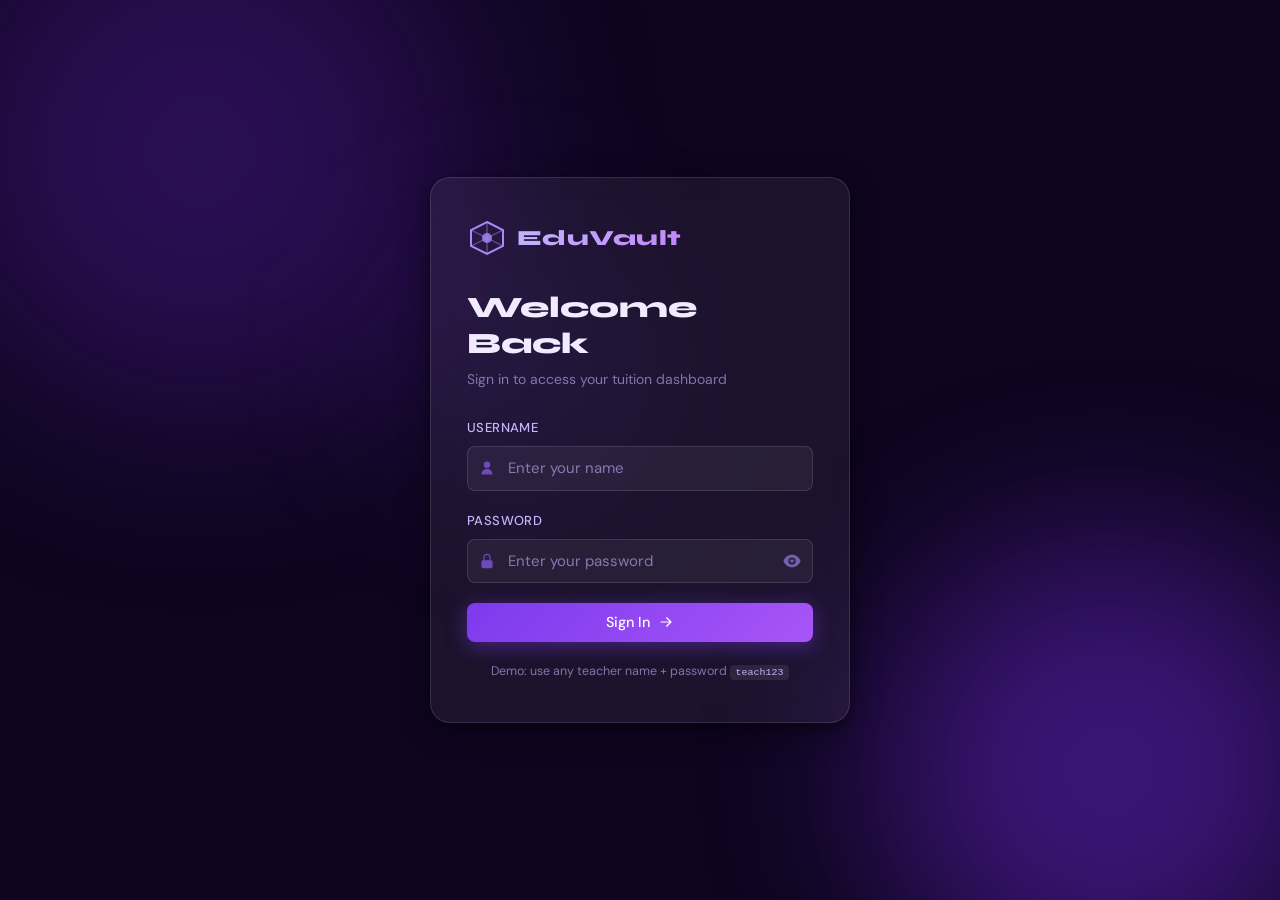
==== dashboard.html @ 290a587e "Add files via upload" ====
<!DOCTYPE html>
<html lang="en">
<head>
  <meta charset="UTF-8" />
  <meta name="viewport" content="width=device-width, initial-scale=1.0" />
  <title>EduVault — Dashboard</title>
  <link rel="preconnect" href="https://fonts.googleapis.com" />
  <link rel="preconnect" href="https://fonts.gstatic.com" crossorigin />
  <link href="https://fonts.googleapis.com/css2?family=Syne:wght@400;600;700;800&family=DM+Sans:ital,opsz,wght@0,9..40,300;0,9..40,400;0,9..40,500;1,9..40,300&display=swap" rel="stylesheet" />
  <link rel="stylesheet" href="styles.css" />
  <style>
    .dashboard-welcome { max-width: 600px; margin: 3rem auto; text-align: center; padding: 2rem; }
    .dashboard-welcome h2 { font-size: 2rem; margin-bottom: 0.5rem; }
    .dashboard-welcome p { color: var(--text-muted); margin-bottom: 2rem; }
    .nav-cards { display: grid; grid-template-columns: repeat(auto-fit, minmax(200px, 1fr)); gap: 1rem; margin-top: 2rem; }
    .nav-card { display: flex; flex-direction: column; align-items: center; gap: 12px; padding: 1.5rem 1rem; border-radius: var(--radius-lg); border: 1px solid var(--glass-border); background: var(--glass-bg); backdrop-filter: var(--glass-blur); transition: var(--transition); text-decoration: none; color: var(--text-primary); }
    .nav-card:hover { background: var(--glass-bg-hover); border-color: var(--glass-border-accent); transform: translateY(-2px); }
    .nav-card-icon { width: 48px; height: 48px; border-radius: var(--radius-md); background: var(--glass-bg-active); display: flex; align-items: center; justify-content: center; color: var(--purple-300); }
    .nav-card-icon svg { width: 26px; height: 26px; }
    .nav-card-label { font-weight: 600; font-size: 0.95rem; }
  </style>
</head>
<body>
  <div class="bg-orbs" aria-hidden="true">
    <div class="orb orb-1"></div>
    <div class="orb orb-2"></div>
    <div class="orb orb-3"></div>
  </div>

  <div class="dashboard-layout" id="dashboard-layout"></div>

  <div id="toast" class="toast" role="alert" aria-live="polite" hidden>
    <span id="toast-icon">✓</span>
    <span id="toast-msg"></span>
  </div>

  <script src="script.js"></script>
  <script src="_sidebar_helper.js"></script>
  <script>
    document.addEventListener('DOMContentLoaded', () => {
      const user = initPage('dashboard', 'Dashboard');
      if (!user) return;

      const contentArea = $('#content-area');
      contentArea.innerHTML = `
        <div class="dashboard-welcome">
          <h2>Welcome, ${escapeHtml(user.display)} 👋</h2>
          <p>Select a section to get started</p>
          <div class="nav-cards">
            <a href="attendance.html" class="nav-card">
              <div class="nav-card-icon">
                <svg viewBox="0 0 24 24" fill="none" stroke="currentColor" stroke-width="2"><rect x="3" y="4" width="18" height="18" rx="2"/><path d="M16 2v4M8 2v4M3 10h18"/><path d="M8 14h.01M12 14h.01M16 14h.01M8 18h.01M12 18h.01"/></svg>
              </div>
              <span class="nav-card-label">Attendance</span>
            </a>
            <a href="session.html" class="nav-card">
              <div class="nav-card-icon">
                <svg viewBox="0 0 24 24" fill="none" stroke="currentColor" stroke-width="2"><circle cx="12" cy="12" r="10"/><polyline points="12,6 12,12 16,14"/></svg>
              </div>
              <span class="nav-card-label">Session Handled</span>
            </a>
            <a href="timetable.html" class="nav-card">
              <div class="nav-card-icon">
                <svg viewBox="0 0 24 24" fill="none" stroke="currentColor" stroke-width="2"><path d="M8 6h13M8 12h13M8 18h13M3 6h.01M3 12h.01M3 18h.01"/></svg>
              </div>
              <span class="nav-card-label">Timetable</span>
            </a>
            <a href="marks.html" class="nav-card">
              <div class="nav-card-icon">
                <svg viewBox="0 0 24 24" fill="none" stroke="currentColor" stroke-width="2"><path d="M9 11l3 3L22 4"/><path d="M21 12v7a2 2 0 01-2 2H5a2 2 0 01-2-2V5a2 2 0 012-2h11"/></svg>
              </div>
              <span class="nav-card-label">Marks</span>
            </a>
            ${user.role === 'admin' ? `
            <a href="students.html" class="nav-card">
              <div class="nav-card-icon">
                <svg viewBox="0 0 24 24" fill="none" stroke="currentColor" stroke-width="2"><path d="M17 21v-2a4 4 0 00-4-4H5a4 4 0 00-4 4v2"/><circle cx="9" cy="7" r="4"/><path d="M23 21v-2a4 4 0 00-3-3.87M16 3.13a4 4 0 010 7.75"/></svg>
              </div>
              <span class="nav-card-label">Students</span>
            </a>` : ''}
          </div>
        </div>`;
    });
  </script>
</body>
</html>
---- styles.css ----
/* ══════════════════════════════════════════════════════════════
   EDUVAULT — TUITION MANAGEMENT SYSTEM
   Premium Purple Glassmorphism Theme
   Font: Syne (headings) + DM Sans (body)
═══════════════════════════════════════════════════════════════ */

/* ── CSS CUSTOM PROPERTIES ──────────────────────────────────── */
:root {
  --purple-950: #0f0520;
  --purple-900: #1a0a35;
  --purple-800: #2d1058;
  --purple-700: #4c1d95;
  --purple-600: #6d28d9;
  --purple-500: #7c3aed;
  --purple-400: #8b5cf6;
  --purple-300: #a78bfa;
  --purple-200: #c4b5fd;
  --purple-100: #ede9fe;
  --purple-50:  #f5f3ff;
  --violet-400: #a855f7;
  --violet-300: #c084fc;
  --indigo-400: #818cf8;
  --pink-400:   #f472b6;
  --rose-400:   #fb7185;
  --glass-bg:          rgba(255, 255, 255, 0.06);
  --glass-bg-hover:    rgba(255, 255, 255, 0.10);
  --glass-bg-active:   rgba(139, 92, 246, 0.20);
  --glass-border:      rgba(255, 255, 255, 0.12);
  --glass-border-accent: rgba(167, 139, 250, 0.35);
  --glass-shadow:      0 8px 32px rgba(0, 0, 0, 0.45), 0 2px 8px rgba(0,0,0,0.3);
  --glass-shadow-sm:   0 4px 16px rgba(0, 0, 0, 0.3);
  --glass-blur:        blur(18px);
  --glass-blur-sm:     blur(10px);
  --text-primary:   #f0ebff;
  --text-secondary: #c4b5fd;
  --text-muted:     rgba(196, 181, 253, 0.6);
  --text-inverse:   #1a0a35;
  --btn-primary-from: #7c3aed;
  --btn-primary-to:   #a855f7;
  --btn-primary-hover-from: #6d28d9;
  --btn-primary-hover-to:   #9333ea;
  --success:   #34d399;
  --warning:   #fbbf24;
  --danger:    #f87171;
  --info:      #60a5fa;
  --sidebar-width: 260px;
  --topbar-height: 64px;
  --radius-sm:  8px;
  --radius-md: 14px;
  --radius-lg: 20px;
  --radius-xl: 28px;
  --transition: all 0.25s cubic-bezier(0.4, 0, 0.2, 1);
  --transition-slow: all 0.45s cubic-bezier(0.4, 0, 0.2, 1);
}

*, *::before, *::after { box-sizing: border-box; margin: 0; padding: 0; }
html { scroll-behavior: smooth; font-size: 16px; }
body {
  font-family: 'DM Sans', -apple-system, sans-serif;
  font-size: 0.9375rem;
  line-height: 1.6;
  color: var(--text-primary);
  background: var(--purple-950);
  min-height: 100dvh;
  overflow-x: hidden;
  -webkit-font-smoothing: antialiased;
}
h1, h2, h3, h4, h5 { font-family: 'Syne', sans-serif; font-weight: 700; line-height: 1.2; }
ul { list-style: none; }
button { cursor: pointer; font-family: inherit; }
input, select, textarea { font-family: inherit; }
a { color: inherit; text-decoration: none; }
svg { display: block; }
code {
  font-family: 'Courier New', monospace;
  font-size: 0.8em;
  background: rgba(255,255,255,0.08);
  padding: 2px 6px;
  border-radius: 4px;
  color: var(--purple-200);
}

::-webkit-scrollbar { width: 6px; height: 6px; }
::-webkit-scrollbar-track { background: transparent; }
::-webkit-scrollbar-thumb { background: rgba(139, 92, 246, 0.4); border-radius: 99px; }
::-webkit-scrollbar-thumb:hover { background: rgba(139, 92, 246, 0.7); }

/* ── BACKGROUND ORBS ────────────────────────────────────────── */
.bg-orbs { position: fixed; inset: 0; pointer-events: none; z-index: 0; overflow: hidden; }
.orb { position: absolute; border-radius: 50%; filter: blur(80px); opacity: 0.55; animation: orbDrift 20s ease-in-out infinite alternate; }
.orb-1 { width: 600px; height: 600px; top: -150px; left: -100px; background: radial-gradient(circle, #4c1d95, #2d1058 60%, transparent); animation-duration: 22s; }
.orb-2 { width: 500px; height: 500px; bottom: -120px; right: -80px; background: radial-gradient(circle, #6d28d9, #4c1d95 60%, transparent); animation-duration: 18s; animation-delay: -8s; }
.orb-3 { width: 400px; height: 400px; top: 40%; left: 40%; transform: translate(-50%, -50%); background: radial-gradient(circle, #7c3aed40, transparent 70%); animation-duration: 28s; animation-delay: -14s; }
@keyframes orbDrift {
  0%   { transform: translate(0, 0) scale(1); }
  33%  { transform: translate(40px, -30px) scale(1.05); }
  66%  { transform: translate(-30px, 20px) scale(0.97); }
  100% { transform: translate(20px, 40px) scale(1.03); }
}

/* ── GLASSMORPHISM CARD ─────────────────────────────────────── */
.glass-card {
  background: var(--glass-bg);
  backdrop-filter: var(--glass-blur);
  -webkit-backdrop-filter: var(--glass-blur);
  border: 1px solid var(--glass-border);
  border-radius: var(--radius-lg);
  box-shadow: var(--glass-shadow);
}

/* ── SCREEN TRANSITION (login page only) ────────────────────── */
.screen { position: fixed; inset: 0; z-index: 10; opacity: 0; pointer-events: none; transition: opacity 0.45s ease; }
.screen.active { opacity: 1; pointer-events: all; }

/* ══════════════════════════════════════════════════════════════
   LOGIN SCREEN
═══════════════════════════════════════════════════════════════ */
#login-screen { display: flex; align-items: center; justify-content: center; padding: 1.5rem; background: transparent; }
.login-card { width: 100%; max-width: 420px; padding: 2.5rem 2.25rem; position: relative; z-index: 1; animation: slideUp 0.6s cubic-bezier(0.16, 1, 0.3, 1) both; }
@keyframes slideUp { from { opacity: 0; transform: translateY(30px); } to { opacity: 1; transform: translateY(0); } }
.login-brand { display: flex; align-items: center; gap: 10px; margin-bottom: 2rem; }
.brand-icon { width: 40px; height: 40px; color: var(--purple-300); flex-shrink: 0; }
.brand-icon svg { width: 100%; height: 100%; }
.brand-icon.small { width: 32px; height: 32px; }
.brand-name { font-family: 'Syne', sans-serif; font-size: 1.35rem; font-weight: 800; letter-spacing: 0.02em; background: linear-gradient(135deg, var(--purple-200), var(--violet-300)); -webkit-background-clip: text; -webkit-text-fill-color: transparent; background-clip: text; }
.login-heading { font-size: 1.85rem; font-weight: 800; color: var(--text-primary); margin-bottom: 0.4rem; }
.login-sub { font-size: 0.875rem; color: var(--text-muted); margin-bottom: 1.75rem; }
.login-hint { margin-top: 1.25rem; text-align: center; font-size: 0.78rem; color: var(--text-muted); }

/* ── FORMS ──────────────────────────────────────────────────── */
.form-group { margin-bottom: 1.25rem; }
.form-label { display: block; font-size: 0.8125rem; font-weight: 500; color: var(--purple-200); margin-bottom: 0.45rem; letter-spacing: 0.03em; text-transform: uppercase; }
.input-wrapper { position: relative; display: flex; align-items: center; }
.input-icon { position: absolute; left: 12px; width: 16px; height: 16px; color: var(--purple-400); opacity: 0.7; pointer-events: none; }
.input-icon svg { width: 100%; height: 100%; }
.form-input { width: 100%; padding: 0.7rem 1rem 0.7rem 2.5rem; background: rgba(255, 255, 255, 0.05); border: 1px solid var(--glass-border); border-radius: var(--radius-sm); color: var(--text-primary); font-size: 0.9375rem; transition: var(--transition); outline: none; }
.form-input::placeholder { color: var(--text-muted); }
.form-input:focus { border-color: var(--purple-400); background: rgba(139, 92, 246, 0.08); box-shadow: 0 0 0 3px rgba(139, 92, 246, 0.2); }
.panel .form-input, .modal-body .form-input, .form-card .form-input, .timetable-form .form-input { padding-left: 1rem; }
select.form-input { padding-left: 1rem; }
.toggle-pw { position: absolute; right: 10px; background: none; border: none; color: var(--purple-300); opacity: 0.6; width: 20px; height: 20px; padding: 0; transition: var(--transition); }
.toggle-pw:hover { opacity: 1; }
.toggle-pw svg { width: 18px; height: 18px; }

/* ── BUTTONS ────────────────────────────────────────────────── */
.btn { display: inline-flex; align-items: center; justify-content: center; gap: 8px; padding: 0.65rem 1.4rem; border-radius: var(--radius-sm); font-family: 'DM Sans', sans-serif; font-size: 0.9rem; font-weight: 500; border: none; transition: var(--transition); white-space: nowrap; position: relative; overflow: hidden; }
.btn svg { width: 16px; height: 16px; flex-shrink: 0; }
.btn::before { content: ''; position: absolute; inset: 0; background: rgba(255,255,255,0); transition: var(--transition); }
.btn:hover::before { background: rgba(255,255,255,0.06); }
.btn:active { transform: scale(0.97); }
.btn-primary { background: linear-gradient(135deg, var(--btn-primary-from), var(--btn-primary-to)); color: #fff; box-shadow: 0 4px 20px rgba(124, 58, 237, 0.45); }
.btn-primary:hover { background: linear-gradient(135deg, var(--btn-primary-hover-from), var(--btn-primary-hover-to)); box-shadow: 0 6px 28px rgba(124, 58, 237, 0.6); }
.btn-outline { background: transparent; border: 1px solid var(--glass-border-accent); color: var(--purple-200); }
.btn-outline:hover { background: rgba(139, 92, 246, 0.12); border-color: var(--purple-400); }
.btn-ghost { background: transparent; color: var(--text-muted); }
.btn-ghost:hover { background: rgba(255,255,255,0.06); color: var(--text-primary); }
.btn-full { width: 100%; }
.btn-sm { padding: 0.45rem 0.9rem; font-size: 0.8125rem; }
.btn-arrow { width: 18px; height: 18px; }

/* ── ALERTS ─────────────────────────────────────────────────── */
.alert { display: flex; align-items: center; gap: 8px; padding: 0.75rem 1rem; border-radius: var(--radius-sm); font-size: 0.875rem; margin-bottom: 1.25rem; }
.alert-error { background: rgba(248, 113, 113, 0.12); border: 1px solid rgba(248, 113, 113, 0.3); color: var(--danger); }
.alert-icon { font-size: 1rem; }

/* ══════════════════════════════════════════════════════════════
   DASHBOARD LAYOUT (shared across all inner pages)
═══════════════════════════════════════════════════════════════ */
.dashboard-layout { display: flex; width: 100%; min-height: 100dvh; position: relative; }

/* ── SIDEBAR ────────────────────────────────────────────────── */
.sidebar { width: var(--sidebar-width); flex-shrink: 0; height: 100dvh; position: sticky; top: 0; display: flex; flex-direction: column; padding: 1.25rem 1rem; gap: 1.25rem; border-radius: 0; border-left: none; border-top: none; border-bottom: none; border-right: 1px solid var(--glass-border); overflow-y: auto; overflow-x: hidden; z-index: 100; transition: transform 0.35s cubic-bezier(0.4, 0, 0.2, 1); background: var(--glass-bg); backdrop-filter: var(--glass-blur); -webkit-backdrop-filter: var(--glass-blur); }
.sidebar-header { display: flex; align-items: center; gap: 10px; padding-bottom: 0.75rem; border-bottom: 1px solid var(--glass-border); }
.sidebar-close-btn { display: none; margin-left: auto; background: none; border: none; color: var(--text-muted); padding: 4px; border-radius: 4px; }
.sidebar-close-btn svg { width: 18px; height: 18px; }
.sidebar-close-btn:hover { color: var(--text-primary); background: var(--glass-bg-hover); }
.user-badge { display: flex; align-items: center; gap: 10px; padding: 0.75rem 0.85rem; background: var(--glass-bg-active); border-radius: var(--radius-md); border: 1px solid var(--glass-border-accent); }
.user-avatar { width: 36px; height: 36px; border-radius: 50%; background: linear-gradient(135deg, var(--purple-600), var(--violet-400)); display: flex; align-items: center; justify-content: center; font-family: 'Syne', sans-serif; font-weight: 800; font-size: 0.875rem; color: #fff; flex-shrink: 0; box-shadow: 0 2px 10px rgba(124,58,237,0.5); }
.user-info { min-width: 0; overflow: hidden; }
.user-name { display: block; font-weight: 600; font-size: 0.9rem; color: var(--text-primary); overflow: hidden; text-overflow: ellipsis; white-space: nowrap; }
.user-role { display: block; font-size: 0.72rem; color: var(--violet-300); font-weight: 500; }
.nav-list { display: flex; flex-direction: column; gap: 4px; flex: 1; }
.nav-item { width: 100%; display: flex; align-items: center; gap: 10px; padding: 0.65rem 0.85rem; border-radius: var(--radius-sm); background: transparent; border: 1px solid transparent; color: var(--text-secondary); font-size: 0.875rem; font-weight: 500; transition: var(--transition); text-align: left; position: relative; text-decoration: none; }
.nav-item:hover { background: var(--glass-bg-hover); color: var(--text-primary); border-color: var(--glass-border); }
.nav-item.active { background: var(--glass-bg-active); color: var(--purple-200); border-color: var(--glass-border-accent); }
.nav-icon { width: 18px; height: 18px; flex-shrink: 0; opacity: 0.8; }
.nav-icon svg { width: 100%; height: 100%; }
.admin-badge { margin-left: auto; font-size: 0.62rem; font-weight: 700; letter-spacing: 0.06em; text-transform: uppercase; padding: 2px 7px; border-radius: 99px; background: linear-gradient(135deg, rgba(168,85,247,0.3), rgba(99,102,241,0.3)); border: 1px solid rgba(168,85,247,0.4); color: var(--violet-300); }
.admin-panel { padding-top: 1rem; border-top: 1px solid var(--glass-border); }
.admin-panel-header { display: flex; align-items: center; gap: 6px; font-size: 0.75rem; text-transform: uppercase; letter-spacing: 0.08em; color: var(--text-muted); font-weight: 600; margin-bottom: 0.6rem; }
.admin-panel-icon { font-size: 0.85rem; }
.logout-btn { margin-top: auto; border-top: 1px solid var(--glass-border); padding-top: 0.85rem; color: rgba(248, 113, 113, 0.7) !important; }
.logout-btn:hover { color: var(--danger) !important; }

/* ── MAIN AREA ──────────────────────────────────────────────── */
.main-area { flex: 1; display: flex; flex-direction: column; overflow: hidden; min-width: 0; }

/* ── TOPBAR ─────────────────────────────────────────────────── */
.topbar { height: var(--topbar-height); display: flex; align-items: center; gap: 1rem; padding: 0 1.5rem; border-radius: 0; border-top: none; border-left: none; border-right: none; border-bottom: 1px solid var(--glass-border); flex-shrink: 0; background: var(--glass-bg); backdrop-filter: var(--glass-blur); -webkit-backdrop-filter: var(--glass-blur); }
.menu-toggle { background: none; border: none; color: var(--text-secondary); width: 36px; height: 36px; display: none; align-items: center; justify-content: center; border-radius: var(--radius-sm); flex-shrink: 0; }
.menu-toggle svg { width: 20px; height: 20px; }
.menu-toggle:hover { background: var(--glass-bg-hover); color: var(--text-primary); }
.topbar-title { flex: 1; }
.topbar-title h2 { font-size: 1.1rem; font-weight: 700; color: var(--text-primary); }
.topbar-date { font-size: 0.78rem; color: var(--text-muted); }
.topbar-right { display: flex; align-items: center; gap: 12px; }
.topbar-user { display: flex; align-items: center; gap: 8px; padding: 6px 12px 6px 6px; background: var(--glass-bg); border: 1px solid var(--glass-border); border-radius: 99px; }
.topbar-avatar { width: 28px; height: 28px; font-size: 0.75rem; }
.topbar-username { font-size: 0.85rem; font-weight: 500; color: var(--text-secondary); }

/* ── CONTENT AREA ───────────────────────────────────────────── */
.content-area { flex: 1; overflow-y: auto; padding: 1.5rem; position: relative; }

/* ── PANELS ─────────────────────────────────────────────────── */
.panel { animation: panelFadeIn 0.3s ease; }
@keyframes panelFadeIn { from { opacity: 0; transform: translateY(10px); } to { opacity: 1; transform: translateY(0); } }
.panel-header { display: flex; align-items: flex-start; justify-content: space-between; gap: 1rem; margin-bottom: 1.25rem; flex-wrap: wrap; }
.panel-title { font-size: 1.4rem; color: var(--text-primary); margin-bottom: 0.15rem; }
.panel-sub { font-size: 0.8125rem; color: var(--text-muted); }
.panel-actions { display: flex; gap: 8px; align-items: center; flex-wrap: wrap; }

/* ── STUDENT LIST ───────────────────────────────────────────── */
.student-list-card { padding: 0; overflow: hidden; }
.student-list-header { display: flex; justify-content: space-between; padding: 0.75rem 1.25rem; font-size: 0.75rem; text-transform: uppercase; letter-spacing: 0.08em; color: var(--text-muted); font-weight: 600; border-bottom: 1px solid var(--glass-border); background: rgba(255,255,255,0.03); }
.student-list { padding: 0.5rem 0; }
.student-item { display: flex; align-items: center; justify-content: space-between; padding: 0.8rem 1.25rem; border-bottom: 1px solid rgba(255,255,255,0.04); transition: var(--transition); animation: itemSlideIn 0.3s ease both; }
@keyframes itemSlideIn { from { opacity: 0; transform: translateX(-8px); } to { opacity: 1; transform: translateX(0); } }
.student-item:last-child { border-bottom: none; }
.student-item:hover { background: var(--glass-bg-hover); }
.student-name-col { display: flex; align-items: center; gap: 10px; }
.student-num { width: 24px; height: 24px; border-radius: 50%; background: rgba(139,92,246,0.2); border: 1px solid rgba(139,92,246,0.3); display: flex; align-items: center; justify-content: center; font-size: 0.7rem; font-weight: 700; color: var(--purple-300); flex-shrink: 0; }
.student-name { font-weight: 500; font-size: 0.9rem; color: var(--text-primary); }

/* ── ATTENDANCE TOGGLE ──────────────────────────────────────── */
.attendance-toggle { display: flex; align-items: center; gap: 8px; }
.toggle-switch { position: relative; width: 90px; height: 32px; }
.toggle-switch input { opacity: 0; width: 0; height: 0; }
.toggle-track { position: absolute; inset: 0; border-radius: 99px; background: rgba(248,113,113,0.2); border: 1px solid rgba(248,113,113,0.35); cursor: pointer; transition: var(--transition); display: flex; align-items: center; overflow: hidden; }
.toggle-track::before { content: ''; position: absolute; left: 3px; width: 26px; height: 26px; border-radius: 50%; background: var(--danger); transition: var(--transition); }
.toggle-switch input:checked + .toggle-track { background: rgba(52,211,153,0.15); border-color: rgba(52,211,153,0.4); }
.toggle-switch input:checked + .toggle-track::before { transform: translateX(58px); background: var(--success); }
.toggle-label { position: absolute; width: 100%; display: flex; justify-content: space-between; padding: 0 8px 0 34px; pointer-events: none; font-size: 0.68rem; font-weight: 700; letter-spacing: 0.04em; }
.toggle-switch input:checked ~ .toggle-label .lbl-absent { display: none; }
.toggle-switch input:not(:checked) ~ .toggle-label .lbl-present { display: none; }
.lbl-absent { color: var(--danger); padding-left: 0; margin-left: 2px; }
.lbl-present { color: var(--success); }

/* ── SESSION CHECKBOXES ─────────────────────────────────────── */
.session-checkbox-wrapper { display: flex; align-items: center; justify-content: center; }
.session-checkbox { width: 22px; height: 22px; accent-color: var(--purple-500); cursor: pointer; }
.session-teacher-badge { display: flex; align-items: center; gap: 6px; padding: 0.5rem 1rem; font-size: 0.8125rem; color: var(--text-muted); border-radius: var(--radius-md); white-space: nowrap; }
.session-teacher-badge strong { color: var(--purple-200); }

/* ── SUBMIT ROW ─────────────────────────────────────────────── */
.submit-row { display: flex; justify-content: flex-end; margin-top: 1.25rem; }

/* ── HISTORY SECTION ────────────────────────────────────────── */
.history-section { margin-top: 2rem; }
.history-title { font-size: 1rem; color: var(--text-secondary); margin-bottom: 0.75rem; }

/* ── DATA TABLE ─────────────────────────────────────────────── */
.data-table { width: 100%; border-collapse: collapse; font-size: 0.875rem; }
.data-table thead th { padding: 0.75rem 1.25rem; text-align: left; font-size: 0.73rem; text-transform: uppercase; letter-spacing: 0.08em; color: var(--text-muted); font-weight: 600; border-bottom: 1px solid var(--glass-border); background: rgba(255,255,255,0.03); }
.data-table tbody td { padding: 0.8rem 1.25rem; border-bottom: 1px solid rgba(255,255,255,0.04); color: var(--text-primary); vertical-align: middle; }
.data-table tbody tr:last-child td { border-bottom: none; }
.data-table tbody tr:hover { background: var(--glass-bg-hover); }
.empty-row { text-align: center; color: var(--text-muted); font-style: italic; padding: 2rem !important; }
.table-scroll { overflow-x: auto; }

/* ── TWO-COLUMN LAYOUT ──────────────────────────────────────── */
.two-col-layout { display: grid; grid-template-columns: 320px 1fr; gap: 1.25rem; align-items: start; }
.form-card, .table-card { padding: 1.5rem; }
.form-card-title { font-size: 1rem; color: var(--text-secondary); margin-bottom: 1.25rem; padding-bottom: 0.75rem; border-bottom: 1px solid var(--glass-border); }

/* ── MARKS TABLE ────────────────────────────────────────────── */
.marks-table td:first-child { color: var(--text-muted); font-size: 0.8rem; width: 36px; }
.grade-chip { display: inline-flex; align-items: center; justify-content: center; width: 30px; height: 30px; border-radius: 50%; font-size: 0.75rem; font-weight: 700; }
.grade-a { background: rgba(52,211,153,0.15); color: var(--success); border: 1px solid rgba(52,211,153,0.3); }
.grade-b { background: rgba(96,165,250,0.15); color: var(--info); border: 1px solid rgba(96,165,250,0.3); }
.grade-c { background: rgba(251,191,36,0.15); color: var(--warning); border: 1px solid rgba(251,191,36,0.3); }
.grade-d { background: rgba(248,113,113,0.15); color: var(--danger); border: 1px solid rgba(248,113,113,0.3); }

/* ── STATS ROW ──────────────────────────────────────────────── */
.stats-row { display: flex; gap: 1rem; margin-bottom: 1.25rem; flex-wrap: wrap; }
.stat-chip { flex: 1; min-width: 100px; padding: 1rem 1.25rem; display: flex; flex-direction: column; gap: 4px; border-radius: var(--radius-md); }
.stat-value { font-family: 'Syne', sans-serif; font-size: 1.6rem; font-weight: 800; background: linear-gradient(135deg, var(--purple-200), var(--violet-300)); -webkit-background-clip: text; -webkit-text-fill-color: transparent; background-clip: text; }
.stat-label { font-size: 0.75rem; color: var(--text-muted); font-weight: 500; }

.upload-hint { margin-top: 1.25rem; display: flex; align-items: center; gap: 8px; padding: 0.9rem 1.25rem; font-size: 0.8125rem; color: var(--text-muted); border-radius: var(--radius-md); line-height: 1.5; }
.upload-hint strong { color: var(--purple-300); }

/* ── ACCESS DENIED OVERLAY ──────────────────────────────────── */
.access-denied-overlay { position: absolute; inset: 0; background: rgba(10, 3, 25, 0.75); backdrop-filter: blur(6px); -webkit-backdrop-filter: blur(6px); z-index: 50; display: flex; align-items: center; justify-content: center; padding: 2rem; border-radius: 0; }
.access-denied-card { padding: 2.5rem 2rem; text-align: center; max-width: 380px; border: 1px solid rgba(248,113,113,0.25); }
.access-denied-icon { font-size: 3rem; margin-bottom: 1rem; filter: grayscale(0.2); }
.access-denied-card h3 { font-size: 1.35rem; color: var(--danger); margin-bottom: 0.6rem; }
.access-denied-card p { font-size: 0.875rem; color: var(--text-secondary); line-height: 1.6; }
.access-denied-card strong { color: var(--purple-200); }

/* ── TOAST ──────────────────────────────────────────────────── */
.toast { position: fixed; bottom: 2rem; right: 2rem; background: rgba(30,12,60,0.95); border: 1px solid var(--glass-border-accent); border-radius: var(--radius-md); padding: 0.85rem 1.25rem; display: flex; align-items: center; gap: 10px; font-size: 0.875rem; color: var(--text-primary); box-shadow: 0 8px 32px rgba(0,0,0,0.6); backdrop-filter: var(--glass-blur-sm); z-index: 9999; animation: toastIn 0.35s cubic-bezier(0.16,1,0.3,1) both; max-width: 340px; }
@keyframes toastIn { from { opacity: 0; transform: translateY(16px) scale(0.95); } to { opacity: 1; transform: translateY(0) scale(1); } }
.toast.hide { animation: toastOut 0.25s ease forwards; }
@keyframes toastOut { to { opacity: 0; transform: translateY(8px); } }
#toast-icon { font-size: 1.1rem; flex-shrink: 0; }

/* ── MODAL ──────────────────────────────────────────────────── */
.modal-overlay { position: fixed; inset: 0; background: rgba(8, 2, 20, 0.8); backdrop-filter: blur(8px); -webkit-backdrop-filter: blur(8px); z-index: 500; display: flex; align-items: center; justify-content: center; padding: 1.5rem; animation: fadeIn 0.25s ease; }
@keyframes fadeIn { from { opacity: 0; } to { opacity: 1; } }
.modal-card { width: 100%; max-width: 460px; max-height: 85dvh; overflow-y: auto; animation: slideUp 0.35s cubic-bezier(0.16,1,0.3,1) both; }
.modal-header { display: flex; align-items: center; justify-content: space-between; padding: 1.25rem 1.5rem; border-bottom: 1px solid var(--glass-border); }
.modal-header h3 { font-size: 1.1rem; color: var(--text-primary); }
.modal-close { background: none; border: none; color: var(--text-muted); padding: 4px; border-radius: 4px; width: 28px; height: 28px; display: flex; align-items: center; justify-content: center; }
.modal-close svg { width: 18px; height: 18px; }
.modal-close:hover { color: var(--text-primary); background: var(--glass-bg-hover); }
.modal-body { padding: 1.5rem; }
.add-student-row { display: flex; gap: 8px; margin-bottom: 1.25rem; }
.add-student-row .form-input { flex: 1; }
.student-manage-list { display: flex; flex-direction: column; gap: 6px; }
.manage-item { display: flex; align-items: center; gap: 10px; padding: 0.65rem 0.9rem; background: var(--glass-bg); border: 1px solid var(--glass-border); border-radius: var(--radius-sm); transition: var(--transition); }
.manage-item:hover { background: var(--glass-bg-hover); }
.manage-item-name { flex: 1; font-size: 0.9rem; color: var(--text-primary); font-weight: 500; }
.manage-item-actions { display: flex; gap: 4px; }
.btn-icon { background: none; border: none; width: 28px; height: 28px; border-radius: 6px; display: flex; align-items: center; justify-content: center; color: var(--text-muted); transition: var(--transition); flex-shrink: 0; }
.btn-icon svg { width: 15px; height: 15px; }
.btn-icon:hover { background: var(--glass-bg-hover); color: var(--text-primary); }
.btn-icon.delete:hover { color: var(--danger); background: rgba(248,113,113,0.1); }

/* ── SIDEBAR OVERLAY (mobile) ───────────────────────────────── */
.sidebar-overlay { display: none; position: fixed; inset: 0; background: rgba(8,2,20,0.7); z-index: 99; backdrop-filter: blur(4px); }
.sidebar-overlay.visible { display: block; }

/* ── TIMETABLE / STUDENT FORMS ──────────────────────────────── */
.timetable-form { padding: 20px; margin-bottom: 20px; }
.marks-form { padding: 16px; margin-bottom: 16px; }
.form-grid { display: grid; grid-template-columns: repeat(auto-fit, minmax(220px, 1fr)); gap: 16px; margin-bottom: 20px; }

/* ── MARKS PERCENTAGE DISPLAY ───────────────────────────────── */
#marks-percentage-display { margin-top: 10px; font-size: 1rem; color: var(--purple-200); font-weight: 600; text-align: center; }

/* ══════════════════════════════════════════════════════════════
   RESPONSIVE
═══════════════════════════════════════════════════════════════ */
@media (max-width: 900px) { .two-col-layout { grid-template-columns: 1fr; } }

@media (max-width: 768px) {
  .sidebar { position: fixed; left: 0; top: 0; bottom: 0; height: 100dvh; transform: translateX(-100%); border-radius: 0 var(--radius-lg) var(--radius-lg) 0; border-right: 1px solid var(--glass-border); z-index: 200; }
  .sidebar.open { transform: translateX(0); }
  .sidebar-close-btn { display: flex; align-items: center; justify-content: center; }
  .menu-toggle { display: flex; }
  .content-area { padding: 1rem; }
  .topbar { padding: 0 1rem; }
  .submit-row { justify-content: stretch; }
  .submit-row .btn { width: 100%; }
  .stats-row { flex-direction: column; }
  .toast { bottom: 1rem; right: 1rem; left: 1rem; max-width: none; }
  .form-grid { grid-template-columns: 1fr; }
  .data-table { font-size: 12px; }
  .student-item { padding: 0.7rem; }
  .topbar { padding: 0 0.8rem; }
  .panel-title { font-size: 1.1rem; }
}

@media (max-width: 480px) {
  .login-card { padding: 1.75rem 1.25rem; }
  .panel-header { flex-direction: column; align-items: flex-start; }
  .panel-actions { width: 100%; }
  .panel-actions .btn { flex: 1; }
}

/* ── UTILITY ────────────────────────────────────────────────── */
[hidden] { display: none !important; }
.sr-only { position: absolute; width: 1px; height: 1px; padding: 0; margin: -1px; overflow: hidden; clip: rect(0,0,0,0); white-space: nowrap; border: 0; }
.text-success { color: var(--success); }
.text-danger  { color: var(--danger); }
.text-muted   { color: var(--text-muted); }
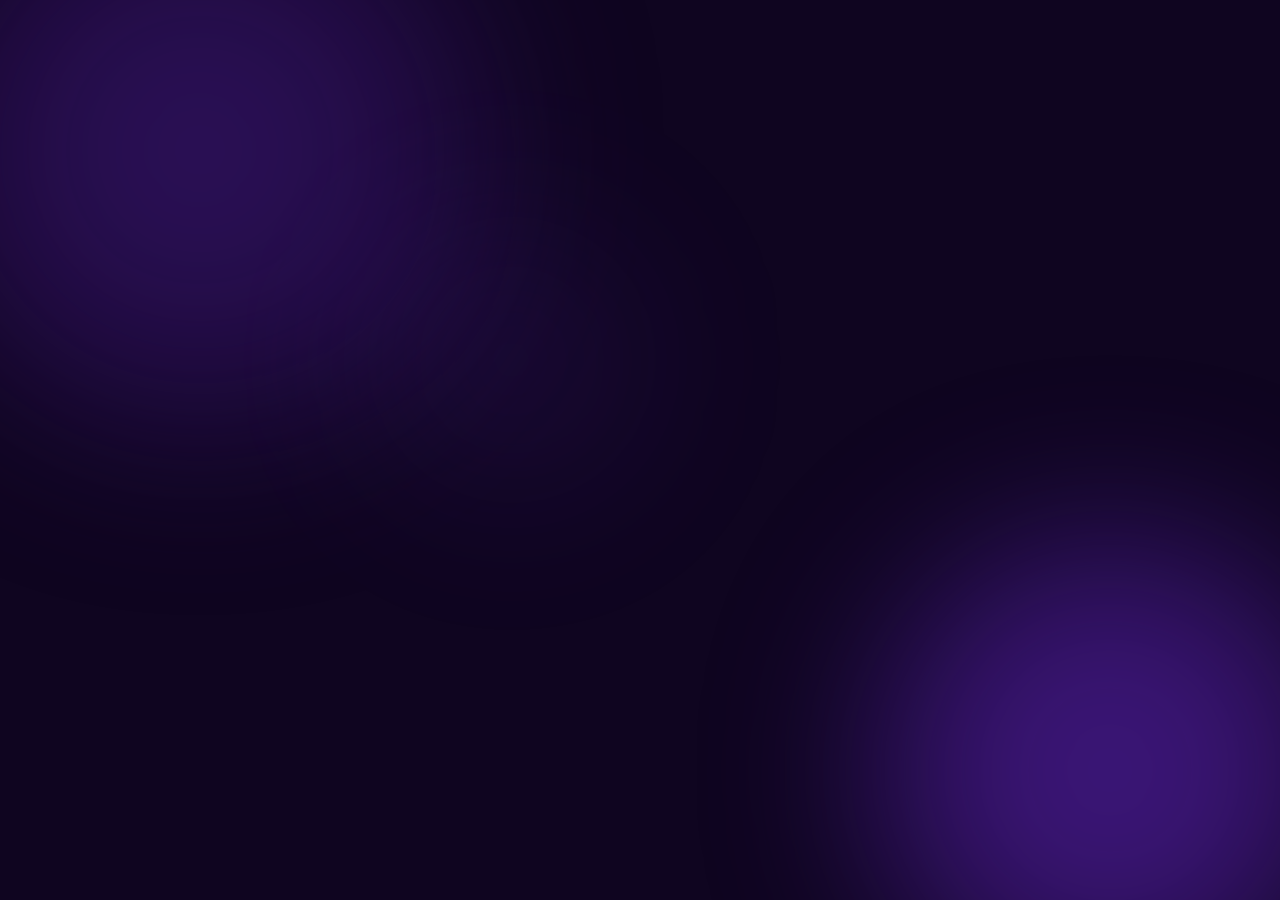
==== commit d41ac594: "Update dashboard.html" ====
--- a/dashboard.html
+++ b/dashboard.html
@@ -35,7 +35,7 @@
   </div>
 
   <script src="script.js"></script>
-  <script src="_sidebar_helper.js"></script>
+  <script src="sidebar_helper.js"></script>
   <script>
     document.addEventListener('DOMContentLoaded', () => {
       const user = initPage('dashboard', 'Dashboard');
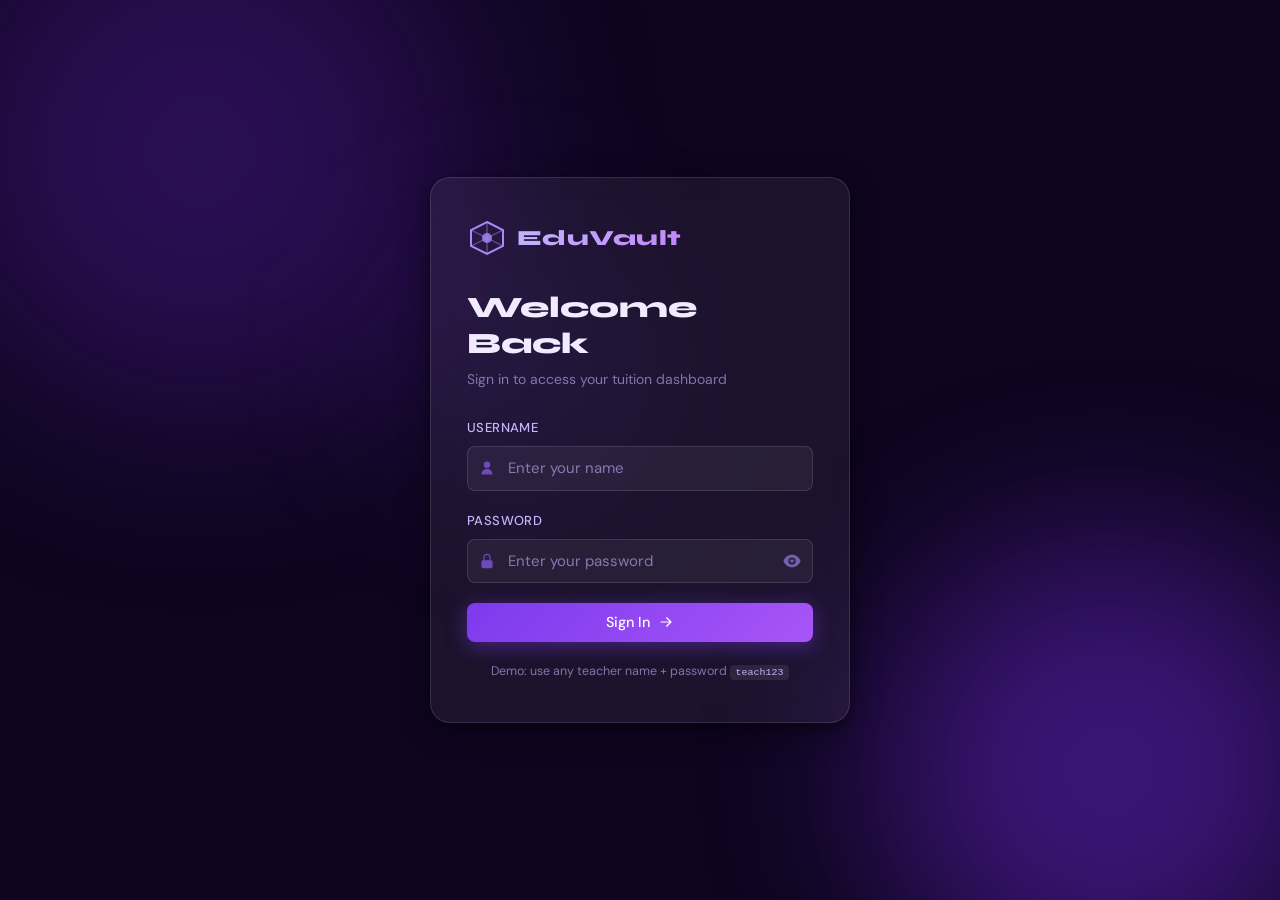
==== commit 141013e6: "Update dashboard.html" ====
--- a/dashboard.html
+++ b/dashboard.html
@@ -35,7 +35,7 @@
   </div>
 
   <script src="script.js"></script>
-  <script src="sidebar_helper.js"></script>
+  <script src="_sidebar_helper.js"></script>
   <script>
     document.addEventListener('DOMContentLoaded', () => {
       const user = initPage('dashboard', 'Dashboard');
